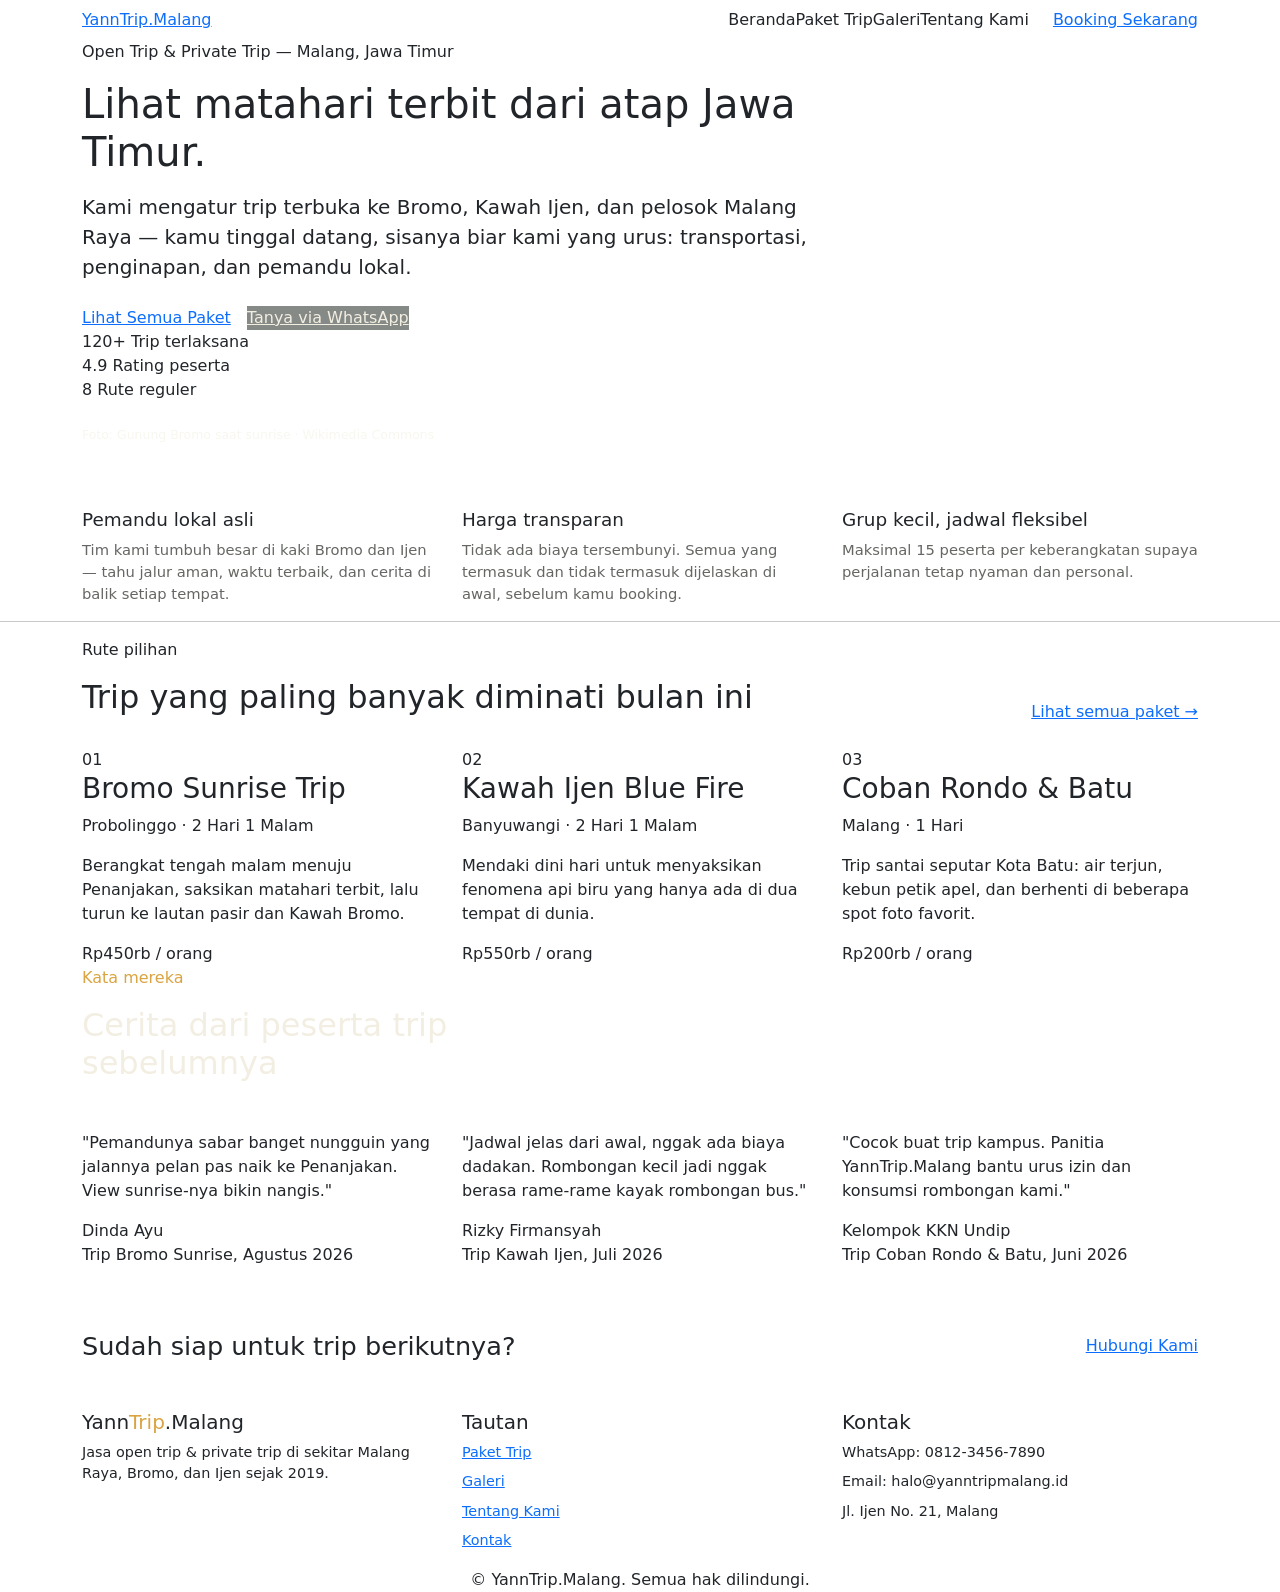
==== index.html @ 132f228f "html" ====
<!doctype html>
<html lang="id">
<head>
  <meta charset="UTF-8">
  <meta name="viewport" content="width=device-width, initial-scale=1">
  <title>YannTrip.Malang — Jelajah Bromo, Ijen &amp; Sekitar Malang</title>
  <meta name="description" content="YannTrip.Malang menyediakan trip terbuka ke Bromo, Kawah Ijen, Coban Rondo, dan destinasi lain di sekitar Malang dengan pemandu berpengalaman.">
  <link rel="preconnect" href="https://fonts.googleapis.com">
  <link href="https://fonts.googleapis.com/css2?family=Fraunces:wght@500;600;700&family=Work+Sans:wght@400;500;600&display=swap" rel="stylesheet">
  <link href="https://cdnjs.cloudflare.com/ajax/libs/bootstrap/5.3.3/css/bootstrap.min.css" rel="stylesheet">
  <link href="css/style.css" rel="stylesheet">
</head>
<body>

  <!-- ===================== NAVBAR ===================== -->
  <nav class="navbar navbar-otm navbar-expand-lg">
    <div class="container container-sempit">
      <a class="brand" href="index.html">Yann<span>Trip</span>.Malang</a>
      <button class="navbar-toggler" type="button" data-bs-toggle="collapse" data-bs-target="#navMenu">
        <span class="navbar-toggler-icon"></span>
      </button>
      <div class="collapse navbar-collapse justify-content-end" id="navMenu">
        <div class="d-flex flex-lg-row flex-column align-items-lg-center mt-3 mt-lg-0">
          <a class="nav-link" href="index.html">Beranda</a>
          <a class="nav-link" href="paket.html">Paket Trip</a>
          <a class="nav-link" href="galeri.html">Galeri</a>
          <a class="nav-link" href="tentang.html">Tentang Kami</a>
          <a class="btn-otm ms-lg-4 mt-3 mt-lg-0 d-inline-block text-center" href="kontak.html">Booking Sekarang</a>
        </div>
      </div>
    </div>
  </nav>

  <!-- ===================== HERO ===================== -->
  <header class="hero hero-foto">
    <div class="container container-sempit" style="padding-bottom: 4rem;">
      <div class="row align-items-center">
        <div class="col-lg-8">
          <p class="baris-kecil">Open Trip &amp; Private Trip — Malang, Jawa Timur</p>
          <h1 class="kotak-judul">Lihat matahari terbit dari atap Jawa Timur.</h1>
          <div class="kotak-teks mt-3">
            <p class="lead mb-0">Kami mengatur trip terbuka ke Bromo, Kawah Ijen, dan pelosok Malang Raya — kamu tinggal datang, sisanya biar kami yang urus: transportasi, penginapan, dan pemandu lokal.</p>
          </div>
          <div class="mt-4 d-flex gap-3 flex-wrap">
            <a href="paket.html" class="btn-otm">Lihat Semua Paket</a>
            <a href="kontak.html" class="btn-otm-outline" style="color:#F3EEE2 !important; border-color: rgba(243,238,226,0.6); background: rgba(15,22,17,0.5);">Tanya via WhatsApp</a>
          </div>
          <div class="hero-stats">
            <div>
              <span class="angka">120+</span>
              <span class="label">Trip terlaksana</span>
            </div>
            <div>
              <span class="angka">4.9</span>
              <span class="label">Rating peserta</span>
            </div>
            <div>
              <span class="angka">8</span>
              <span class="label">Rute reguler</span>
            </div>
          </div>
        </div>
      </div>
      <p class="mt-4 mb-0" style="font-size:0.78rem; color: rgba(243,238,226,0.55);">Foto: Gunung Bromo saat sunrise &middot; Wikimedia Commons</p>
    </div>
  </header>

  <!-- ===================== KENAPA IKUT TRIP INI ===================== -->
  <section>
    <div class="container container-sempit">
      <div class="row g-4">
        <div class="col-md-4">
          <div class="kartu-nilai">
            <h3 style="font-size:1.15rem;">Pemandu lokal asli</h3>
            <p class="mt-2 mb-0" style="color: rgba(34,38,31,0.7); font-size:0.92rem;">Tim kami tumbuh besar di kaki Bromo dan Ijen — tahu jalur aman, waktu terbaik, dan cerita di balik setiap tempat.</p>
          </div>
        </div>
        <div class="col-md-4">
          <div class="kartu-nilai">
            <h3 style="font-size:1.15rem;">Harga transparan</h3>
            <p class="mt-2 mb-0" style="color: rgba(34,38,31,0.7); font-size:0.92rem;">Tidak ada biaya tersembunyi. Semua yang termasuk dan tidak termasuk dijelaskan di awal, sebelum kamu booking.</p>
          </div>
        </div>
        <div class="col-md-4">
          <div class="kartu-nilai">
            <h3 style="font-size:1.15rem;">Grup kecil, jadwal fleksibel</h3>
            <p class="mt-2 mb-0" style="color: rgba(34,38,31,0.7); font-size:0.92rem;">Maksimal 15 peserta per keberangkatan supaya perjalanan tetap nyaman dan personal.</p>
          </div>
        </div>
      </div>
    </div>
  </section>

  <hr class="garis-pembatas container-sempit">

  <!-- ===================== PREVIEW PAKET TRIP ===================== -->
  <section>
    <div class="container container-sempit">
      <div class="row align-items-end mb-4">
        <div class="col-lg-8">
          <p class="eyebrow">Rute pilihan</p>
          <h2 class="section-judul">Trip yang paling banyak diminati bulan ini</h2>
        </div>
        <div class="col-lg-4 text-lg-end mt-3 mt-lg-0">
          <a href="paket.html" class="btn-otm-outline">Lihat semua paket &rarr;</a>
        </div>
      </div>

      <div class="row g-4">
        <div class="col-md-4">
          <div class="kartu-trip">
            <span class="nomor">01</span>
            <h3>Bromo Sunrise Trip</h3>
            <p class="lokasi">Probolinggo &middot; 2 Hari 1 Malam</p>
            <p>Berangkat tengah malam menuju Penanjakan, saksikan matahari terbit, lalu turun ke lautan pasir dan Kawah Bromo.</p>
            <div class="harga-baris">
              <span class="harga">Rp450rb</span>
              <span class="satuan">/ orang</span>
            </div>
          </div>
        </div>
        <div class="col-md-4">
          <div class="kartu-trip">
            <span class="nomor">02</span>
            <h3>Kawah Ijen Blue Fire</h3>
            <p class="lokasi">Banyuwangi &middot; 2 Hari 1 Malam</p>
            <p>Mendaki dini hari untuk menyaksikan fenomena api biru yang hanya ada di dua tempat di dunia.</p>
            <div class="harga-baris">
              <span class="harga">Rp550rb</span>
              <span class="satuan">/ orang</span>
            </div>
          </div>
        </div>
        <div class="col-md-4">
          <div class="kartu-trip">
            <span class="nomor">03</span>
            <h3>Coban Rondo &amp; Batu</h3>
            <p class="lokasi">Malang &middot; 1 Hari</p>
            <p>Trip santai seputar Kota Batu: air terjun, kebun petik apel, dan berhenti di beberapa spot foto favorit.</p>
            <div class="harga-baris">
              <span class="harga">Rp200rb</span>
              <span class="satuan">/ orang</span>
            </div>
          </div>
        </div>
      </div>
    </div>
  </section>

  <!-- ===================== TESTIMONI ===================== -->
  <section class="blok-testimoni">
    <div class="container container-sempit">
      <p class="eyebrow" style="color:#D9A441;">Kata mereka</p>
      <h2 class="mb-5" style="color:#F3EEE2; max-width: 20ch;">Cerita dari peserta trip sebelumnya</h2>
      <div class="row g-4">
        <div class="col-md-4">
          <div class="kartu-testimoni">
            <p>"Pemandunya sabar banget nungguin yang jalannya pelan pas naik ke Penanjakan. View sunrise-nya bikin nangis."</p>
            <p class="nama mb-0">Dinda Ayu</p>
            <p class="asal">Trip Bromo Sunrise, Agustus 2026</p>
          </div>
        </div>
        <div class="col-md-4">
          <div class="kartu-testimoni">
            <p>"Jadwal jelas dari awal, nggak ada biaya dadakan. Rombongan kecil jadi nggak berasa rame-rame kayak rombongan bus."</p>
            <p class="nama mb-0">Rizky Firmansyah</p>
            <p class="asal">Trip Kawah Ijen, Juli 2026</p>
          </div>
        </div>
        <div class="col-md-4">
          <div class="kartu-testimoni">
            <p>"Cocok buat trip kampus. Panitia YannTrip.Malang bantu urus izin dan konsumsi rombongan kami."</p>
            <p class="nama mb-0">Kelompok KKN Undip</p>
            <p class="asal">Trip Coban Rondo &amp; Batu, Juni 2026</p>
          </div>
        </div>
      </div>
    </div>
  </section>

  <!-- ===================== CTA ===================== -->
  <section class="cta-strip py-5">
    <div class="container container-sempit d-flex flex-wrap justify-content-between align-items-center gap-3">
      <h2 class="mb-0" style="font-size:1.6rem;">Sudah siap untuk trip berikutnya?</h2>
      <a href="kontak.html" class="btn-otm">Hubungi Kami</a>
    </div>
  </section>

  <!-- ===================== FOOTER ===================== -->
  <footer>
    <div class="container container-sempit">
      <div class="row g-4">
        <div class="col-md-4">
          <h5>Yann<span style="color:#D9A441;">Trip</span>.Malang</h5>
          <p class="mt-2" style="font-size:0.9rem;">Jasa open trip &amp; private trip di sekitar Malang Raya, Bromo, dan Ijen sejak 2019.</p>
        </div>
        <div class="col-md-4">
          <h5>Tautan</h5>
          <ul class="list-unstyled mt-2" style="font-size:0.9rem;">
            <li class="mb-2"><a href="paket.html">Paket Trip</a></li>
            <li class="mb-2"><a href="galeri.html">Galeri</a></li>
            <li class="mb-2"><a href="tentang.html">Tentang Kami</a></li>
            <li class="mb-2"><a href="kontak.html">Kontak</a></li>
          </ul>
        </div>
        <div class="col-md-4">
          <h5>Kontak</h5>
          <ul class="list-unstyled mt-2" style="font-size:0.9rem;">
            <li class="mb-2">WhatsApp: 0812-3456-7890</li>
            <li class="mb-2">Email: halo@yanntripmalang.id</li>
            <li class="mb-2">Jl. Ijen No. 21, Malang</li>
          </ul>
        </div>
      </div>
      <div class="footer-bawah text-center">
        &copy; <span class="tahun-sekarang"></span> YannTrip.Malang. Semua hak dilindungi.
      </div>
    </div>
  </footer>

  <script src="https://cdnjs.cloudflare.com/ajax/libs/bootstrap/5.3.3/js/bootstrap.bundle.min.js"></script>
  <script src="js/script.js"></script>
</body>
</html>
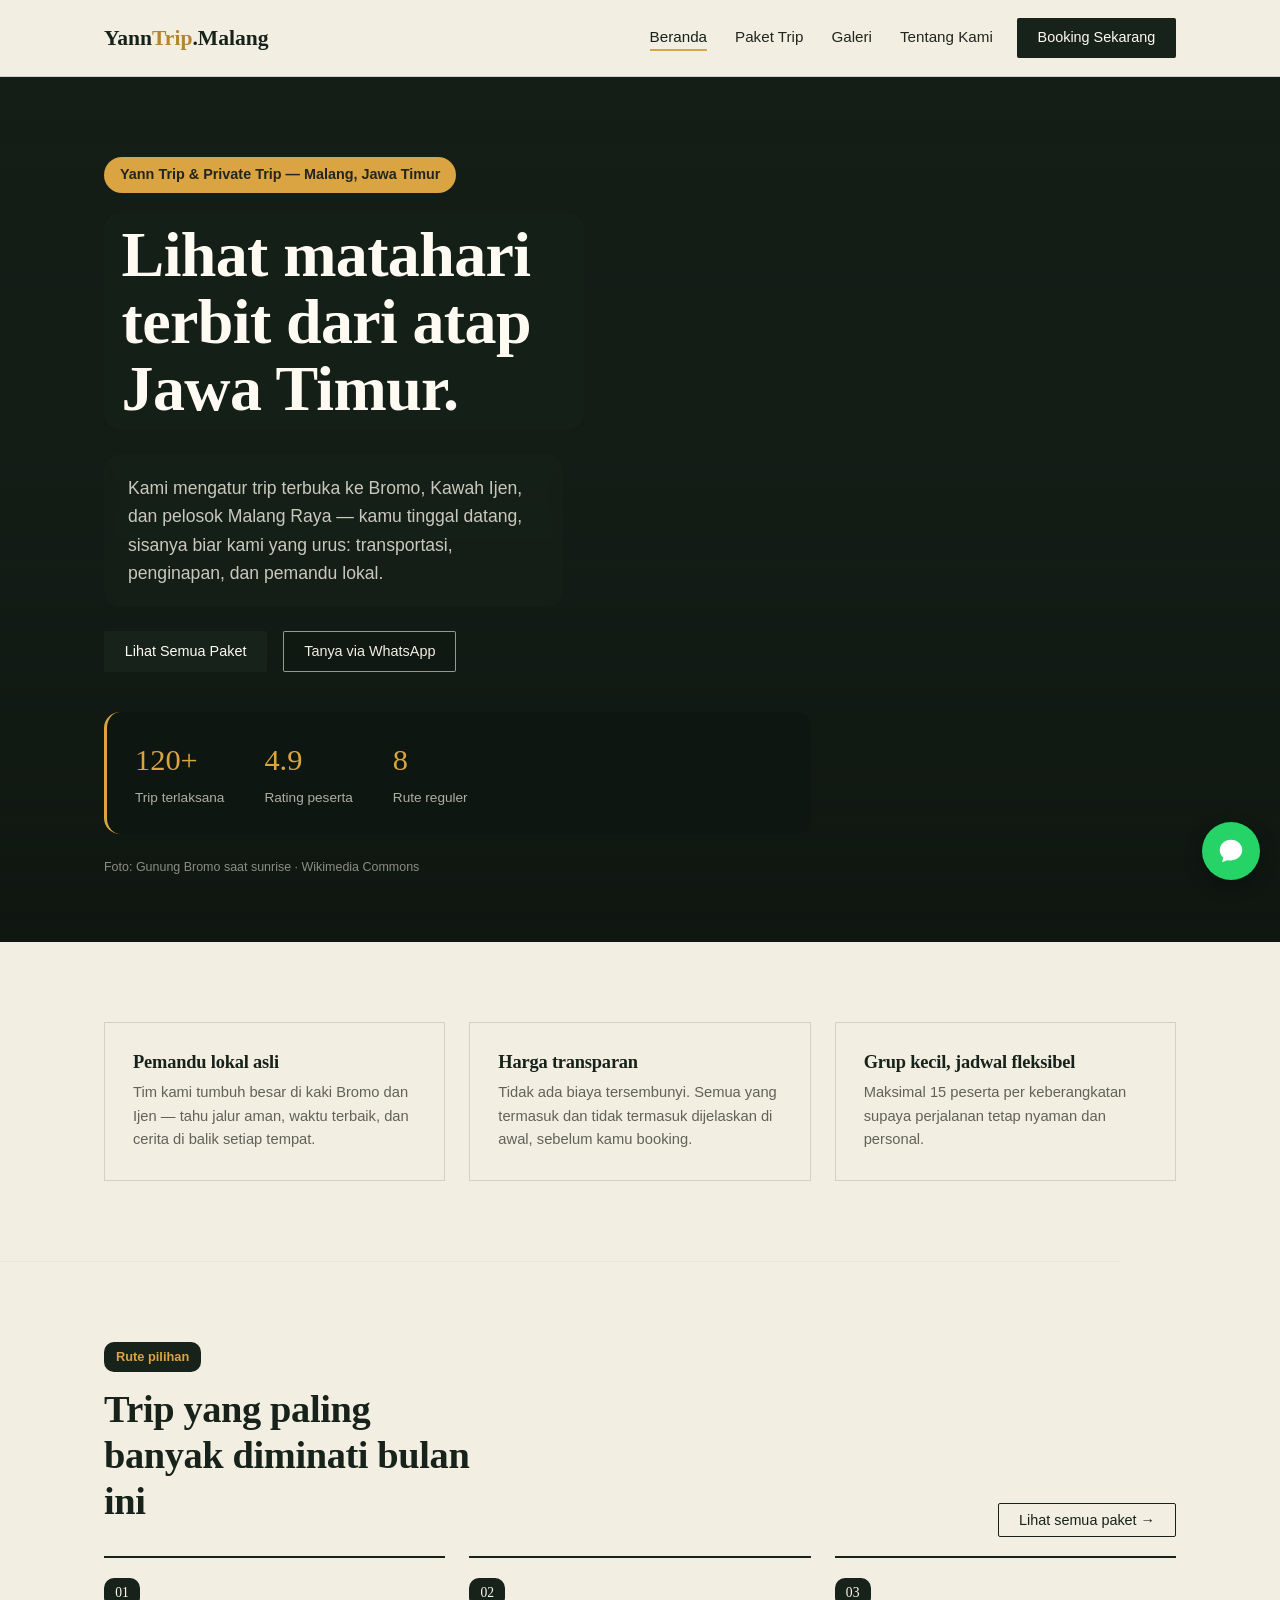
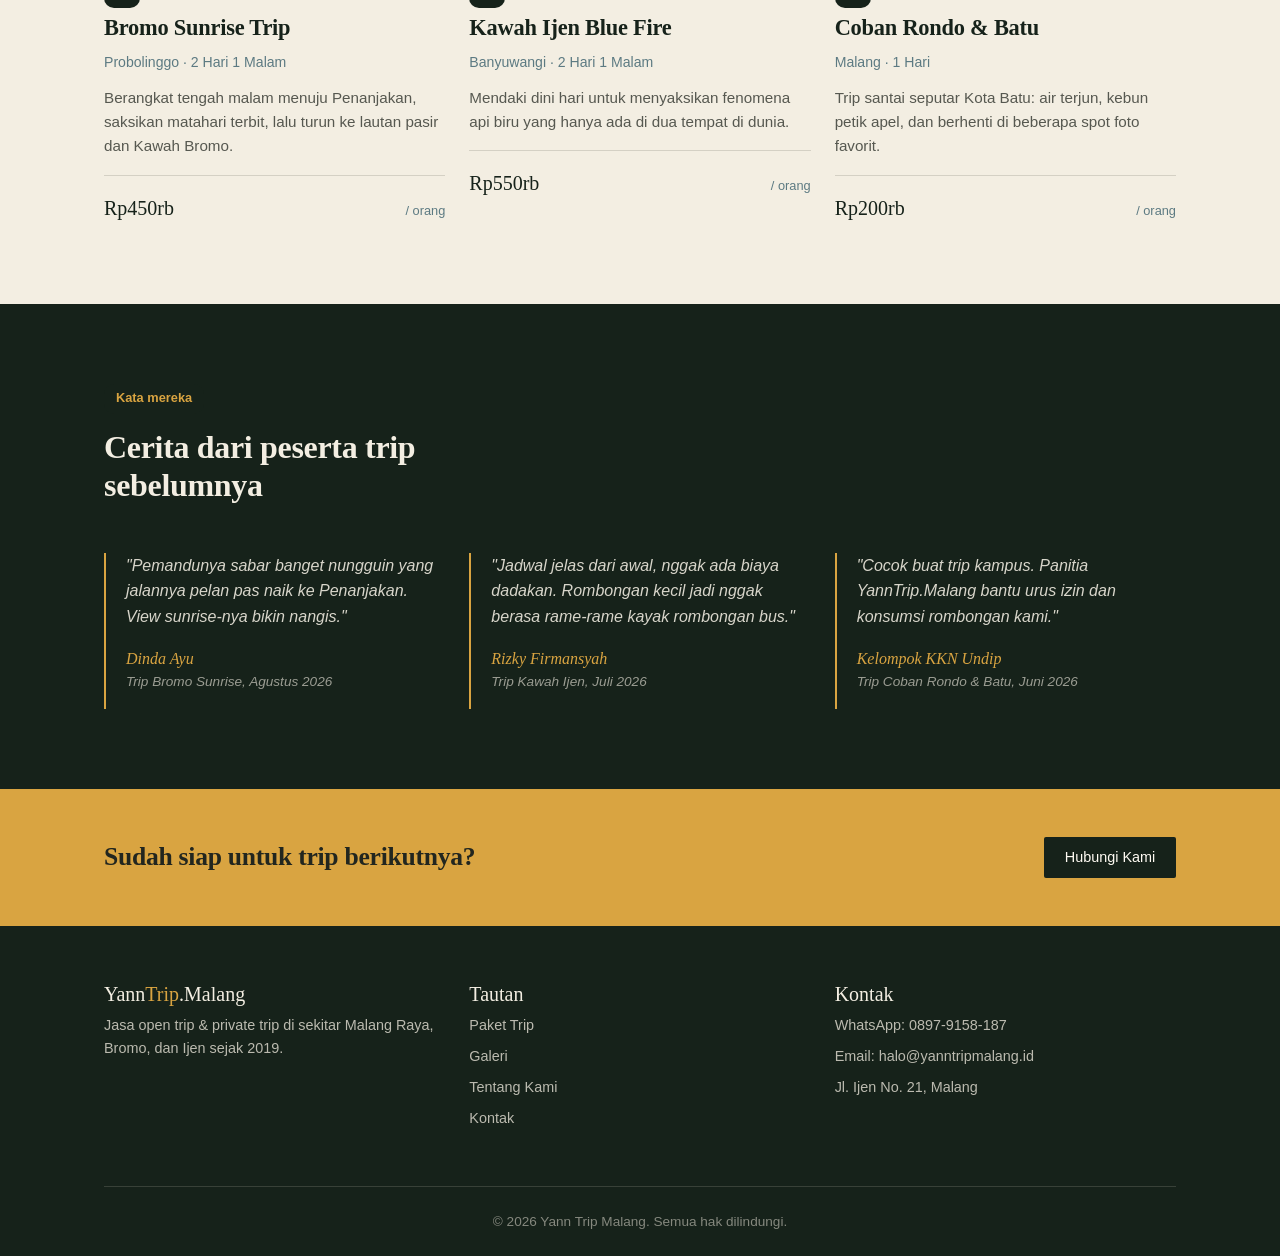
==== commit b74876f1: "html" ====
--- a/index.html
+++ b/index.html
@@ -3,8 +3,12 @@
 <head>
   <meta charset="UTF-8">
   <meta name="viewport" content="width=device-width, initial-scale=1">
-  <title>YannTrip.Malang — Jelajah Bromo, Ijen &amp; Sekitar Malang</title>
-  <meta name="description" content="YannTrip.Malang menyediakan trip terbuka ke Bromo, Kawah Ijen, Coban Rondo, dan destinasi lain di sekitar Malang dengan pemandu berpengalaman.">
+  <title>Yann Trip Malang — Jelajah Bromo, Ijen &amp; Sekitar Malang</title>
+  <meta name="description" content="Yann Trip Malang menyediakan trip terbuka ke Bromo, Kawah Ijen, Coban Rondo, dan destinasi lain di sekitar Malang dengan pemandu berpengalaman.">
+  <meta property="og:title" content="Yann Trip Malang — Jelajah Bromo, Ijen & Sekitar Malang">
+  <meta property="og:description" content="Trip terbuka ke Bromo, Kawah Ijen, dan pelosok Malang Raya. Harga transparan, pemandu lokal, grup kecil.">
+  <meta property="og:type" content="website">
+  <meta property="og:image" content="https://commons.wikimedia.org/wiki/Special:FilePath/Bromo%20sunrise%20May2014.jpg?width=1200">
   <link rel="preconnect" href="https://fonts.googleapis.com">
   <link href="https://fonts.googleapis.com/css2?family=Fraunces:wght@500;600;700&family=Work+Sans:wght@400;500;600&display=swap" rel="stylesheet">
   <link href="https://cdnjs.cloudflare.com/ajax/libs/bootstrap/5.3.3/css/bootstrap.min.css" rel="stylesheet">
@@ -36,14 +40,14 @@
     <div class="container container-sempit" style="padding-bottom: 4rem;">
       <div class="row align-items-center">
         <div class="col-lg-8">
-          <p class="baris-kecil">Open Trip &amp; Private Trip — Malang, Jawa Timur</p>
+          <p class="baris-kecil">Yann Trip &amp; Private Trip — Malang, Jawa Timur</p>
           <h1 class="kotak-judul">Lihat matahari terbit dari atap Jawa Timur.</h1>
           <div class="kotak-teks mt-3">
             <p class="lead mb-0">Kami mengatur trip terbuka ke Bromo, Kawah Ijen, dan pelosok Malang Raya — kamu tinggal datang, sisanya biar kami yang urus: transportasi, penginapan, dan pemandu lokal.</p>
           </div>
           <div class="mt-4 d-flex gap-3 flex-wrap">
             <a href="paket.html" class="btn-otm">Lihat Semua Paket</a>
-            <a href="kontak.html" class="btn-otm-outline" style="color:#F3EEE2 !important; border-color: rgba(243,238,226,0.6); background: rgba(15,22,17,0.5);">Tanya via WhatsApp</a>
+            <a href="https://wa.me/628979158187?text=Halo%20Yann%20Trip%20Malang%2C%20saya%20ingin%20tanya-tanya%20soal%20trip." target="_blank" rel="noopener" class="btn-otm-outline" style="color:#F3EEE2 !important; border-color: rgba(243,238,226,0.6); background: rgba(15,22,17,0.5);">Tanya via WhatsApp</a>
           </div>
           <div class="hero-stats">
             <div>
@@ -206,17 +210,21 @@
         <div class="col-md-4">
           <h5>Kontak</h5>
           <ul class="list-unstyled mt-2" style="font-size:0.9rem;">
-            <li class="mb-2">WhatsApp: 0812-3456-7890</li>
+            <li class="mb-2">WhatsApp: <a href="https://wa.me/628979158187" target="_blank" rel="noopener">0897-9158-187</a></li>
             <li class="mb-2">Email: halo@yanntripmalang.id</li>
             <li class="mb-2">Jl. Ijen No. 21, Malang</li>
           </ul>
         </div>
       </div>
       <div class="footer-bawah text-center">
-        &copy; <span class="tahun-sekarang"></span> YannTrip.Malang. Semua hak dilindungi.
+        &copy; <span class="tahun-sekarang"></span> Yann Trip Malang. Semua hak dilindungi.
       </div>
     </div>
   </footer>
+
+  <a href="https://wa.me/628979158187?text=Halo%20Yann%20Trip%20Malang%2C%20saya%20ingin%20tanya-tanya%20soal%20trip." class="wa-mengambang" target="_blank" rel="noopener" aria-label="Chat WhatsApp">
+    <svg viewBox="0 0 32 32" fill="white" xmlns="http://www.w3.org/2000/svg"><path d="M16 4C9.373 4 4 8.94 4 15c0 3.11 1.44 5.92 3.78 7.93L6.5 28l5.4-2.02A13.6 13.6 0 0 0 16 26c6.627 0 12-4.94 12-11S22.627 4 16 4z"/></svg>
+  </a>
 
   <script src="https://cdnjs.cloudflare.com/ajax/libs/bootstrap/5.3.3/js/bootstrap.bundle.min.js"></script>
   <script src="js/script.js"></script>
--- a/css/style.css
+++ b/css/style.css
@@ -0,0 +1,455 @@
+/* =========================================================
+   Open Trip Malang — Design Tokens
+   ========================================================= */
+:root{
+  --hutan-900: #16221A;
+  --hutan-800: #1F2E23;
+  --hutan-700: #2C4433;
+  --kertas: #F3EEE2;
+  --kertas-2: #EAE3D2;
+  --emas: #D9A441;
+  --emas-dim: #B4842E;
+  --kabut: #5C7A82;
+  --arang: #22261F;
+  --putih: #FFFBF3;
+
+  --font-judul: "Fraunces", Georgia, serif;
+  --font-teks: "Work Sans", -apple-system, Segoe UI, sans-serif;
+
+  --radius-kartu: 2px;
+  --radius-lembut: 10px;
+  --radius-hero: 16px;
+  --garis: 1px solid rgba(34,38,31,0.15);
+}
+
+*{box-sizing:border-box;}
+
+html{scroll-behavior:smooth;}
+
+body{
+  font-family: var(--font-teks);
+  color: var(--arang);
+  background: var(--kertas);
+  line-height: 1.6;
+}
+
+h1,h2,h3,h4,.font-judul{
+  font-family: var(--font-judul);
+  font-weight: 600;
+  color: var(--hutan-900);
+  letter-spacing: -0.01em;
+}
+
+a{ color: inherit; text-decoration: none; }
+
+.container-sempit{
+  max-width: 1120px;
+  margin: 0 auto;
+  padding-left: 1.5rem;
+  padding-right: 1.5rem;
+}
+
+/* ---------- Navbar ---------- */
+.navbar-otm{
+  background: var(--kertas);
+  border-bottom: var(--garis);
+  padding: 1.1rem 0;
+}
+.navbar-otm .brand{
+  font-family: var(--font-judul);
+  font-size: 1.35rem;
+  font-weight: 700;
+  color: var(--hutan-900);
+}
+.navbar-otm .brand span{ color: var(--emas-dim); }
+.navbar-otm .nav-link{
+  font-size: 0.95rem;
+  color: var(--arang);
+  margin-left: 1.75rem;
+  padding: 0;
+  border-bottom: 2px solid transparent;
+  transition: border-color .2s ease, color .2s ease;
+}
+.navbar-otm .nav-link:hover,
+.navbar-otm .nav-link.active{
+  color: var(--hutan-900);
+  border-bottom-color: var(--emas);
+}
+.btn-otm{
+  background: var(--hutan-900);
+  color: var(--putih) !important;
+  padding: 0.55rem 1.3rem;
+  border-radius: var(--radius-kartu);
+  font-size: 0.9rem;
+  border: none;
+  transition: background .2s ease;
+}
+.btn-otm:hover{ background: var(--emas-dim); color: var(--putih); }
+
+.btn-otm-outline{
+  border: 1px solid var(--hutan-900);
+  color: var(--hutan-900) !important;
+  padding: 0.5rem 1.25rem;
+  border-radius: var(--radius-kartu);
+  font-size: 0.9rem;
+  background: transparent;
+  transition: all .2s ease;
+}
+.btn-otm-outline:hover{ background: var(--hutan-900); color: var(--putih) !important; }
+
+/* ---------- Kotak/label solid di belakang teks (highlight) ---------- */
+.kotak-label{
+  display: inline-block;
+  background: var(--hutan-900);
+  color: var(--emas);
+  padding: 0.4rem 0.9rem;
+  font-size: 0.85rem;
+  font-weight: 600;
+  letter-spacing: 0.01em;
+  border-radius: var(--radius-kartu);
+}
+.kotak-label.terang{
+  background: var(--kertas);
+  color: var(--hutan-900);
+}
+.kotak-judul{
+  display: inline-block;
+  background: rgba(22,34,26,0.7);
+  backdrop-filter: blur(6px);
+  -webkit-backdrop-filter: blur(6px);
+  padding: 0.5rem 1.1rem;
+  border-radius: var(--radius-hero);
+  box-decoration-break: clone;
+  -webkit-box-decoration-break: clone;
+}
+.kotak-teks{
+  background: rgba(22,34,26,0.6);
+  backdrop-filter: blur(6px);
+  -webkit-backdrop-filter: blur(6px);
+  padding: 1.25rem 1.5rem;
+  border-radius: var(--radius-hero);
+  display: inline-block;
+}
+
+/* ---------- Hero ---------- */
+.hero{
+  background: var(--hutan-900);
+  color: var(--kertas);
+  position: relative;
+  overflow: hidden;
+  padding: 5rem 0 0 0;
+}
+.hero-foto{
+  background-image:
+    linear-gradient(to top, rgba(15,22,17,0.96) 0%, rgba(15,22,17,0.55) 45%, rgba(15,22,17,0.35) 100%),
+    url("https://commons.wikimedia.org/wiki/Special:FilePath/Bromo%20sunrise%20May2014.jpg?width=1600");
+  background-size: cover;
+  background-position: center 65%;
+  min-height: 78vh;
+  display: flex;
+  align-items: center;
+}
+@media (max-width: 767px){
+  .hero-foto{ min-height: auto; padding-top: 3rem; }
+}
+.hero .baris-kecil{
+  color: var(--arang);
+  background: var(--emas);
+  display: inline-block;
+  padding: 0.4rem 1rem;
+  border-radius: 999px;
+  font-family: var(--font-teks);
+  font-weight: 600;
+  font-size: 0.9rem;
+  margin-bottom: 1.25rem;
+}
+.hero h1{
+  color: var(--putih);
+  font-size: clamp(2.4rem, 5vw, 4rem);
+  line-height: 1.05;
+  max-width: 15ch;
+}
+.hero p.lead{
+  color: rgba(243,238,226,0.82);
+  max-width: 42ch;
+  font-size: 1.1rem;
+}
+.hero-stats{
+  display:flex;
+  gap: 2.5rem;
+  margin-top: 2.5rem;
+  padding: 1.5rem 1.75rem;
+  background: rgba(15,22,17,0.65);
+  backdrop-filter: blur(6px);
+  -webkit-backdrop-filter: blur(6px);
+  border-radius: var(--radius-hero);
+  border-left: 3px solid var(--emas);
+}
+.hero-stats .angka{
+  font-family: var(--font-judul);
+  font-size: 1.9rem;
+  color: var(--emas);
+  display:block;
+}
+.hero-stats .label{
+  font-size: 0.85rem;
+  color: rgba(243,238,226,0.7);
+}
+.hero-svg-wrap{ margin-top: 3rem; }
+.hero-svg-wrap svg{ display:block; width:100%; height:auto; }
+
+/* ---------- Section umum ---------- */
+section{ padding: 5rem 0; }
+.eyebrow{
+  display: inline-block;
+  background: var(--hutan-900);
+  color: var(--emas);
+  font-size: 0.8rem;
+  font-weight: 600;
+  padding: 0.3rem 0.75rem;
+  border-radius: var(--radius-lembut);
+  margin-bottom: 0.9rem;
+}
+.header-halaman .eyebrow{
+  background: var(--emas);
+  color: var(--arang);
+}
+.section-judul{
+  font-size: clamp(1.8rem, 3vw, 2.6rem);
+  max-width: 20ch;
+}
+.section-intro{
+  max-width: 60ch;
+  color: rgba(34,38,31,0.75);
+}
+
+.garis-pembatas{
+  border: none;
+  border-top: var(--garis);
+  margin: 0;
+}
+
+/* ---------- Kartu trip ---------- */
+.kartu-trip{
+  border-top: 2px solid var(--hutan-900);
+  padding-top: 1.25rem;
+  height: 100%;
+}
+.kartu-trip .nomor{
+  font-family: var(--font-judul);
+  color: var(--putih);
+  background: var(--hutan-900);
+  display: inline-block;
+  padding: 0.25rem 0.7rem;
+  border-radius: var(--radius-lembut);
+  font-size: 0.85rem;
+}
+.kartu-trip h3{
+  font-size: 1.4rem;
+  margin: 0.4rem 0 0.6rem 0;
+}
+.kartu-trip .lokasi{
+  color: var(--kabut);
+  font-size: 0.88rem;
+  margin-bottom: 0.75rem;
+}
+.kartu-trip p{
+  color: rgba(34,38,31,0.75);
+  font-size: 0.95rem;
+}
+.kartu-trip .harga-baris{
+  display:flex;
+  justify-content: space-between;
+  align-items: baseline;
+  margin-top: 1rem;
+  padding-top: 1rem;
+  border-top: var(--garis);
+}
+.kartu-trip .harga{
+  font-family: var(--font-judul);
+  font-size: 1.25rem;
+  color: var(--hutan-900);
+}
+.kartu-trip .satuan{ font-size: 0.8rem; color: var(--kabut); }
+
+/* ---------- Testimoni ---------- */
+.blok-testimoni{
+  background: var(--hutan-900);
+  color: var(--kertas);
+}
+.kartu-testimoni{
+  border-left: 2px solid var(--emas);
+  padding-left: 1.25rem;
+  height: 100%;
+}
+.kartu-testimoni p{ color: rgba(243,238,226,0.88); font-style: italic; }
+.kartu-testimoni .nama{ color: var(--emas); font-family: var(--font-judul); margin-top: 0.75rem; }
+.kartu-testimoni .asal{ color: rgba(243,238,226,0.6); font-size: 0.85rem; }
+
+/* ---------- CTA ---------- */
+.cta-strip{
+  background: var(--emas);
+  color: var(--arang);
+}
+.cta-strip h2{ color: var(--arang); }
+
+/* ---------- Footer ---------- */
+footer{
+  background: var(--hutan-900);
+  color: rgba(243,238,226,0.75);
+  padding: 3.5rem 0 1.5rem 0;
+}
+footer h5{ color: var(--kertas); font-family: var(--font-judul); }
+footer a:hover{ color: var(--emas); }
+footer .footer-bawah{
+  border-top: 1px solid rgba(243,238,226,0.15);
+  margin-top: 2.5rem;
+  padding-top: 1.5rem;
+  font-size: 0.85rem;
+  color: rgba(243,238,226,0.5);
+}
+
+/* ---------- Halaman dalam (about/kontak/galeri) ---------- */
+.header-halaman{
+  background: var(--hutan-900);
+  color: var(--kertas);
+  padding: 3.5rem 0;
+}
+.header-halaman .eyebrow{ color: var(--emas); }
+.header-halaman h1{ color: var(--putih); font-size: clamp(2rem, 4vw, 3rem); }
+
+.kartu-nilai{
+  border: var(--garis);
+  padding: 1.75rem;
+  height: 100%;
+}
+.kartu-nilai .ikon{ color: var(--emas-dim); margin-bottom: 0.75rem; }
+
+.galeri-item{
+  aspect-ratio: 4/3;
+  border-radius: var(--radius-kartu);
+  overflow: hidden;
+  position: relative;
+}
+.galeri-item svg{ width:100%; height:100%; display:block; }
+.galeri-item{ position:relative; background: var(--hutan-800); }
+.galeri-item .caption{
+  position:absolute; left:0.75rem; right:0.75rem; bottom:0.75rem;
+  background: rgba(15,22,17,0.88);
+  color: var(--kertas);
+  font-size: 0.85rem;
+  font-weight: 500;
+  padding: 0.65rem 0.9rem;
+  border-radius: var(--radius-kartu);
+  border-left: 3px solid var(--emas);
+  width: fit-content;
+}
+
+.kotak-kontak{
+  border: var(--garis);
+  padding: 2rem;
+}
+.form-control-otm{
+  background: var(--putih);
+  border: var(--garis);
+  border-radius: var(--radius-kartu);
+  padding: 0.65rem 0.9rem;
+  font-family: var(--font-teks);
+}
+.form-control-otm:focus{
+  outline: 2px solid var(--emas);
+  outline-offset: 1px;
+  border-color: var(--emas);
+  box-shadow: none;
+}
+label.label-otm{
+  font-size: 0.85rem;
+  color: var(--kabut);
+  margin-bottom: 0.35rem;
+  display:block;
+}
+
+/* ---------- Tombol WhatsApp mengambang ---------- */
+.wa-mengambang{
+  position: fixed;
+  right: 1.25rem;
+  bottom: 1.25rem;
+  width: 58px;
+  height: 58px;
+  border-radius: 50%;
+  background: #25D366;
+  display: flex;
+  align-items: center;
+  justify-content: center;
+  box-shadow: 0 6px 18px rgba(0,0,0,0.28);
+  z-index: 999;
+  transition: transform .2s ease;
+}
+.wa-mengambang:hover{ transform: scale(1.08); }
+.wa-mengambang svg{ width: 30px; height: 30px; }
+
+/* ---------- FAQ ---------- */
+.faq-item{
+  border-bottom: var(--garis);
+  padding: 1.1rem 0;
+}
+.faq-item summary{
+  cursor: pointer;
+  font-family: var(--font-judul);
+  font-size: 1.05rem;
+  color: var(--hutan-900);
+  list-style: none;
+  display: flex;
+  justify-content: space-between;
+  align-items: center;
+}
+.faq-item summary::-webkit-details-marker{ display:none; }
+.faq-item summary::after{
+  content: "+";
+  font-size: 1.4rem;
+  color: var(--emas-dim);
+  margin-left: 1rem;
+}
+.faq-item[open] summary::after{ content: "\2212"; }
+.faq-item p{
+  margin-top: 0.75rem;
+  color: rgba(34,38,31,0.75);
+  font-size: 0.95rem;
+}
+
+/* ---------- Jadwal keberangkatan ---------- */
+.tabel-jadwal{
+  width: 100%;
+  border-collapse: collapse;
+  font-size: 0.92rem;
+}
+.tabel-jadwal th{
+  text-align: left;
+  font-family: var(--font-judul);
+  color: var(--hutan-900);
+  padding: 0.75rem 1rem;
+  border-bottom: 2px solid var(--hutan-900);
+}
+.tabel-jadwal td{
+  padding: 0.85rem 1rem;
+  border-bottom: var(--garis);
+}
+.status-kuota{
+  display: inline-block;
+  padding: 0.2rem 0.65rem;
+  border-radius: var(--radius-lembut);
+  font-size: 0.8rem;
+  font-weight: 600;
+}
+.status-kuota.tersedia{ background: rgba(44,68,51,0.15); color: var(--hutan-700); }
+.status-kuota.terbatas{ background: rgba(217,164,65,0.2); color: var(--emas-dim); }
+.status-kuota.penuh{ background: rgba(34,38,31,0.1); color: var(--kabut); }
+a:focus-visible, button:focus-visible, .nav-link:focus-visible{
+  outline: 2px solid var(--emas);
+  outline-offset: 2px;
+}
+
+@media (max-width: 767px){
+  .hero-stats{ gap: 1.5rem; flex-wrap: wrap; }
+  section{ padding: 3.25rem 0; }
+}
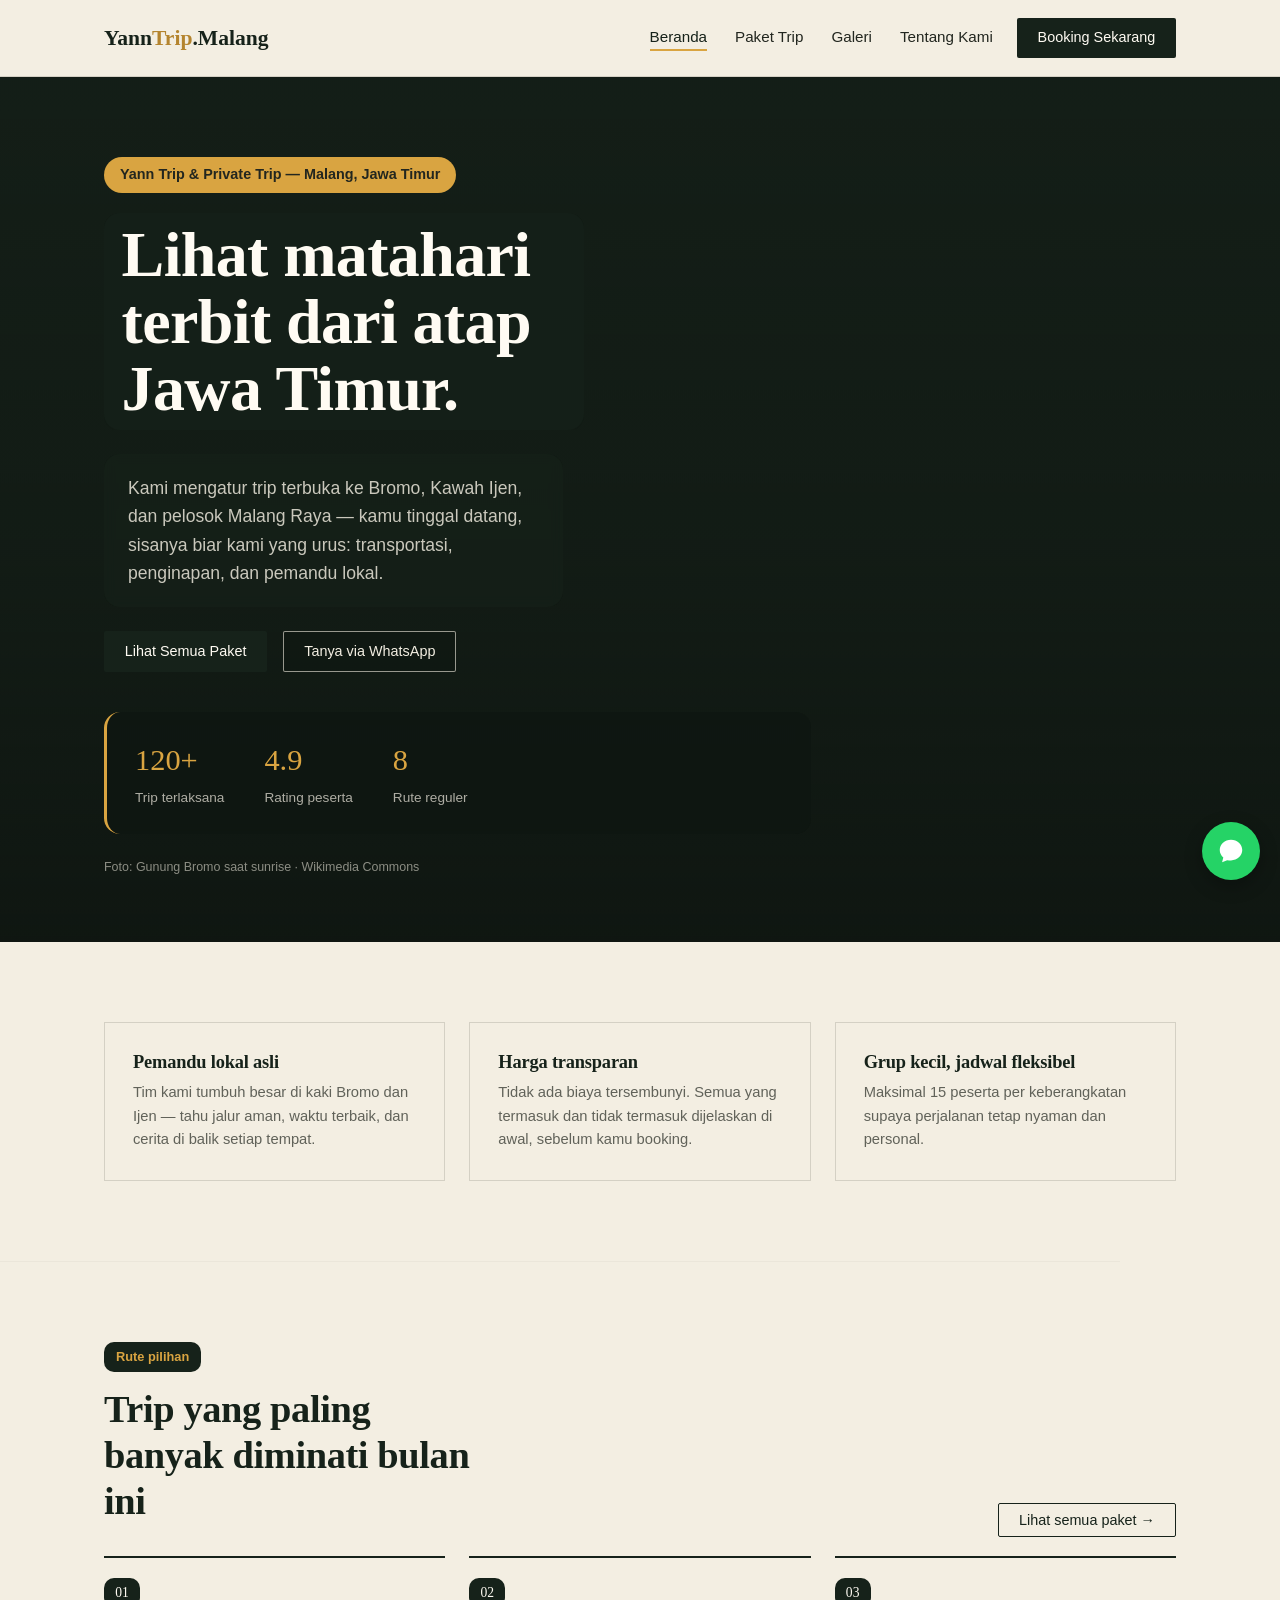
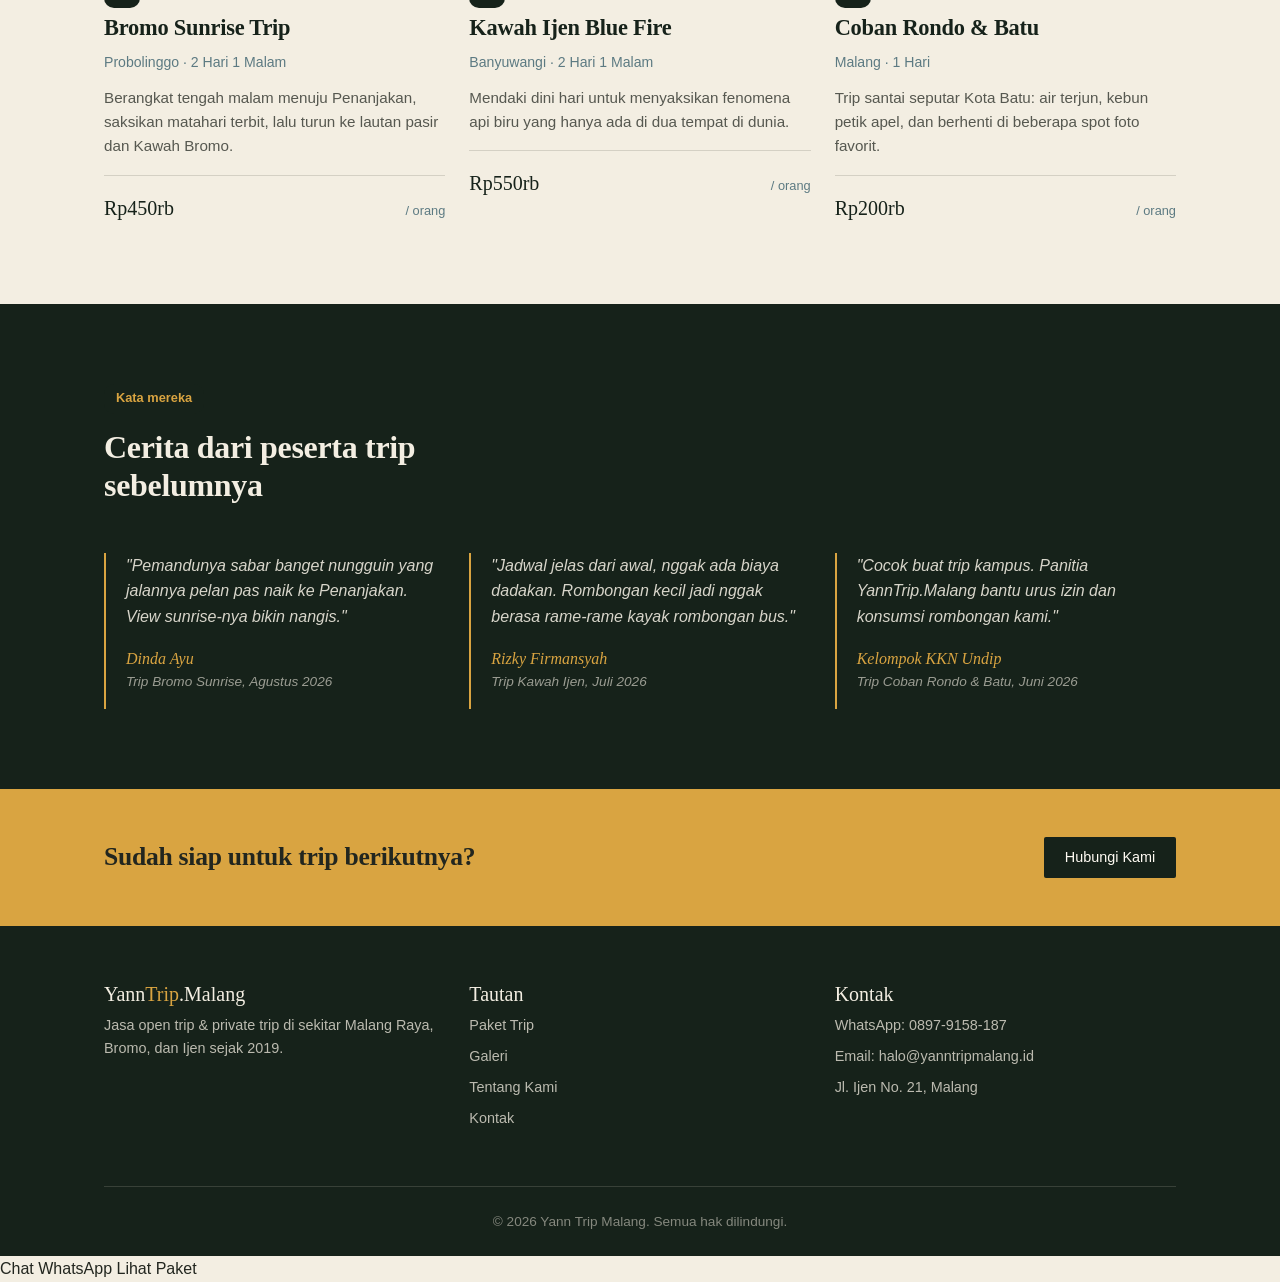
==== commit d8d444eb: "html" ====
--- a/index.html
+++ b/index.html
@@ -110,7 +110,7 @@
         </div>
       </div>
 
-      <div class="row g-4">
+      <div class="row g-4 geser-aktif-hp">
         <div class="col-md-4">
           <div class="kartu-trip">
             <span class="nomor">01</span>
@@ -221,6 +221,14 @@
       </div>
     </div>
   </footer>
+  <div class="bar-aksi-hp">
+    <div class="row-aksi">
+      <a href="https://wa.me/628979158187?text=Halo%20Yann%20Trip%20Malang%2C%20saya%20ingin%20tanya-tanya%20soal%20trip." class="aksi-wa" target="_blank" rel="noopener">Chat WhatsApp</a>
+      <a href="paket.html" class="aksi-paket">Lihat Paket</a>
+    </div>
+  </div>
+
+
 
   <a href="https://wa.me/628979158187?text=Halo%20Yann%20Trip%20Malang%2C%20saya%20ingin%20tanya-tanya%20soal%20trip." class="wa-mengambang" target="_blank" rel="noopener" aria-label="Chat WhatsApp">
     <svg viewBox="0 0 32 32" fill="white" xmlns="http://www.w3.org/2000/svg"><path d="M16 4C9.373 4 4 8.94 4 15c0 3.11 1.44 5.92 3.78 7.93L6.5 28l5.4-2.02A13.6 13.6 0 0 0 16 26c6.627 0 12-4.94 12-11S22.627 4 16 4z"/></svg>
--- a/css/style.css
+++ b/css/style.css
@@ -453,3 +453,5 @@
   .hero-stats{ gap: 1.5rem; flex-wrap: wrap; }
   section{ padding: 3.25rem 0; }
 }
+
+
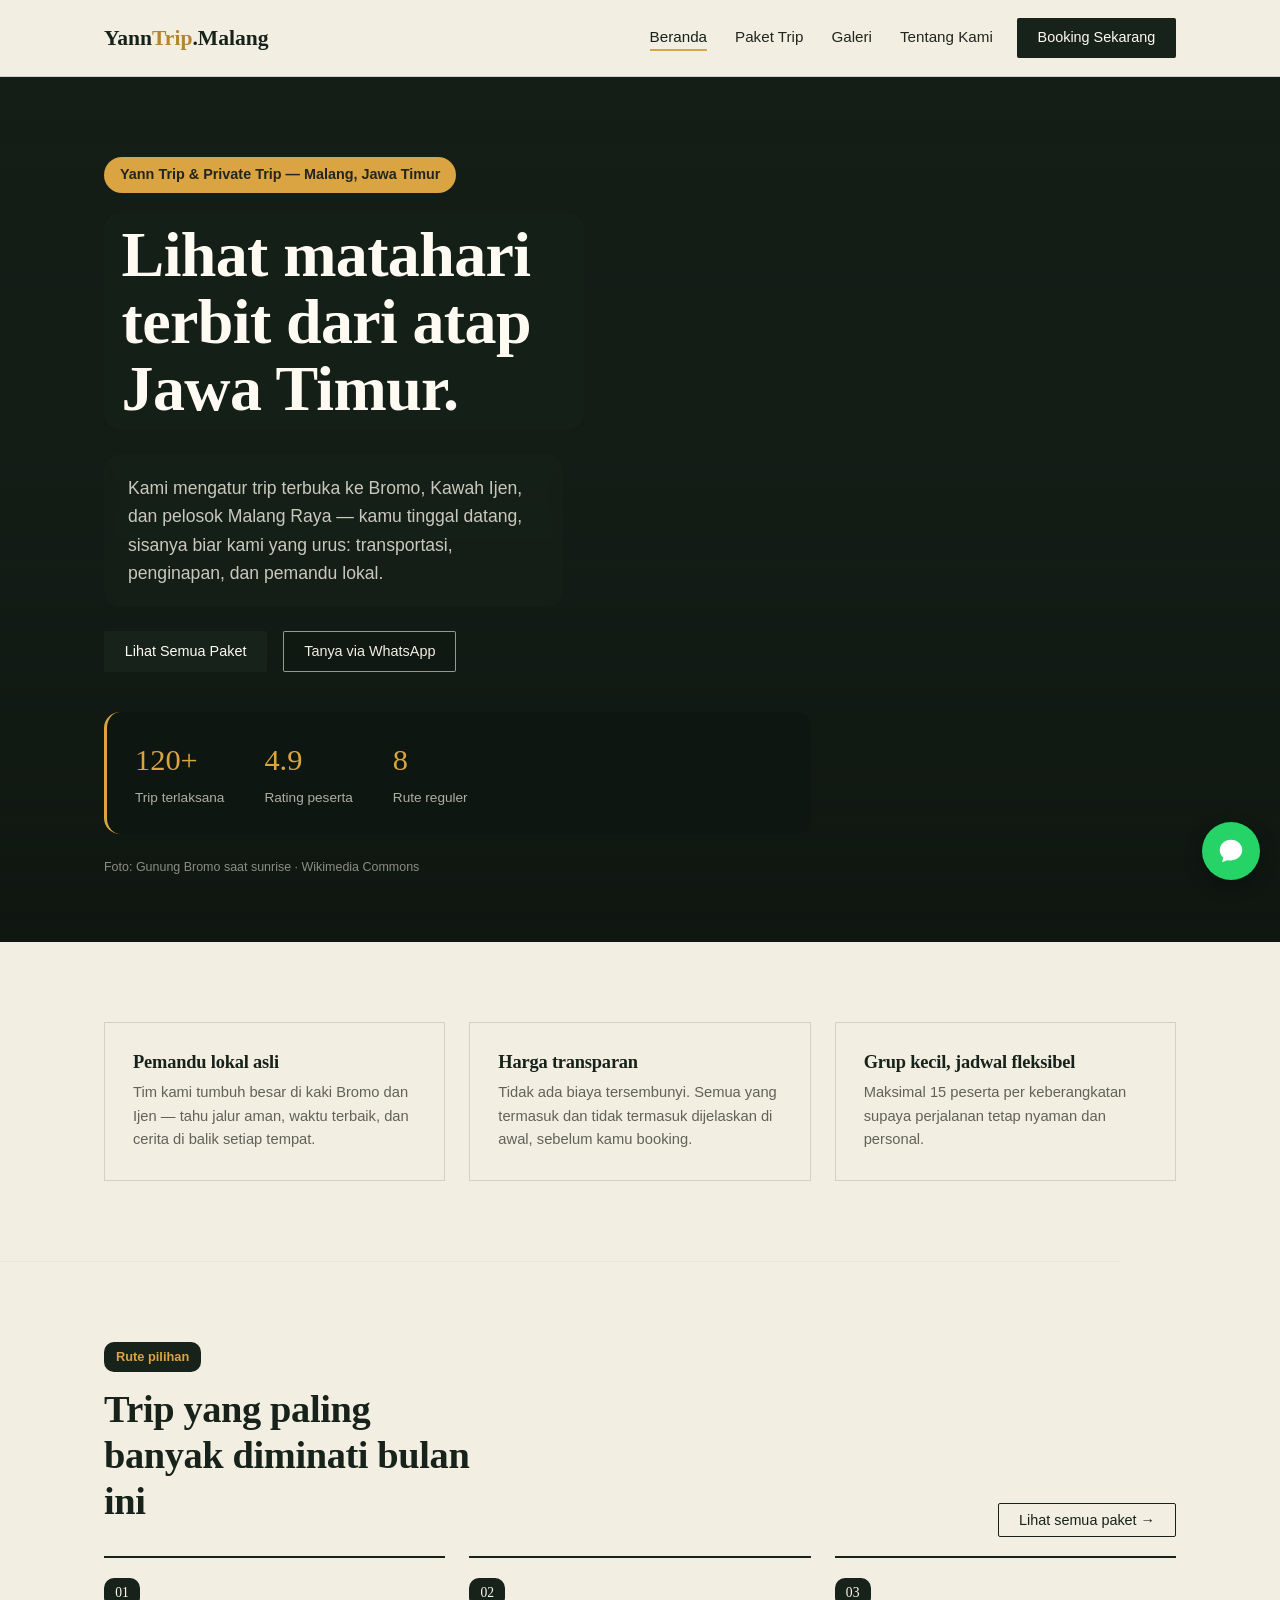
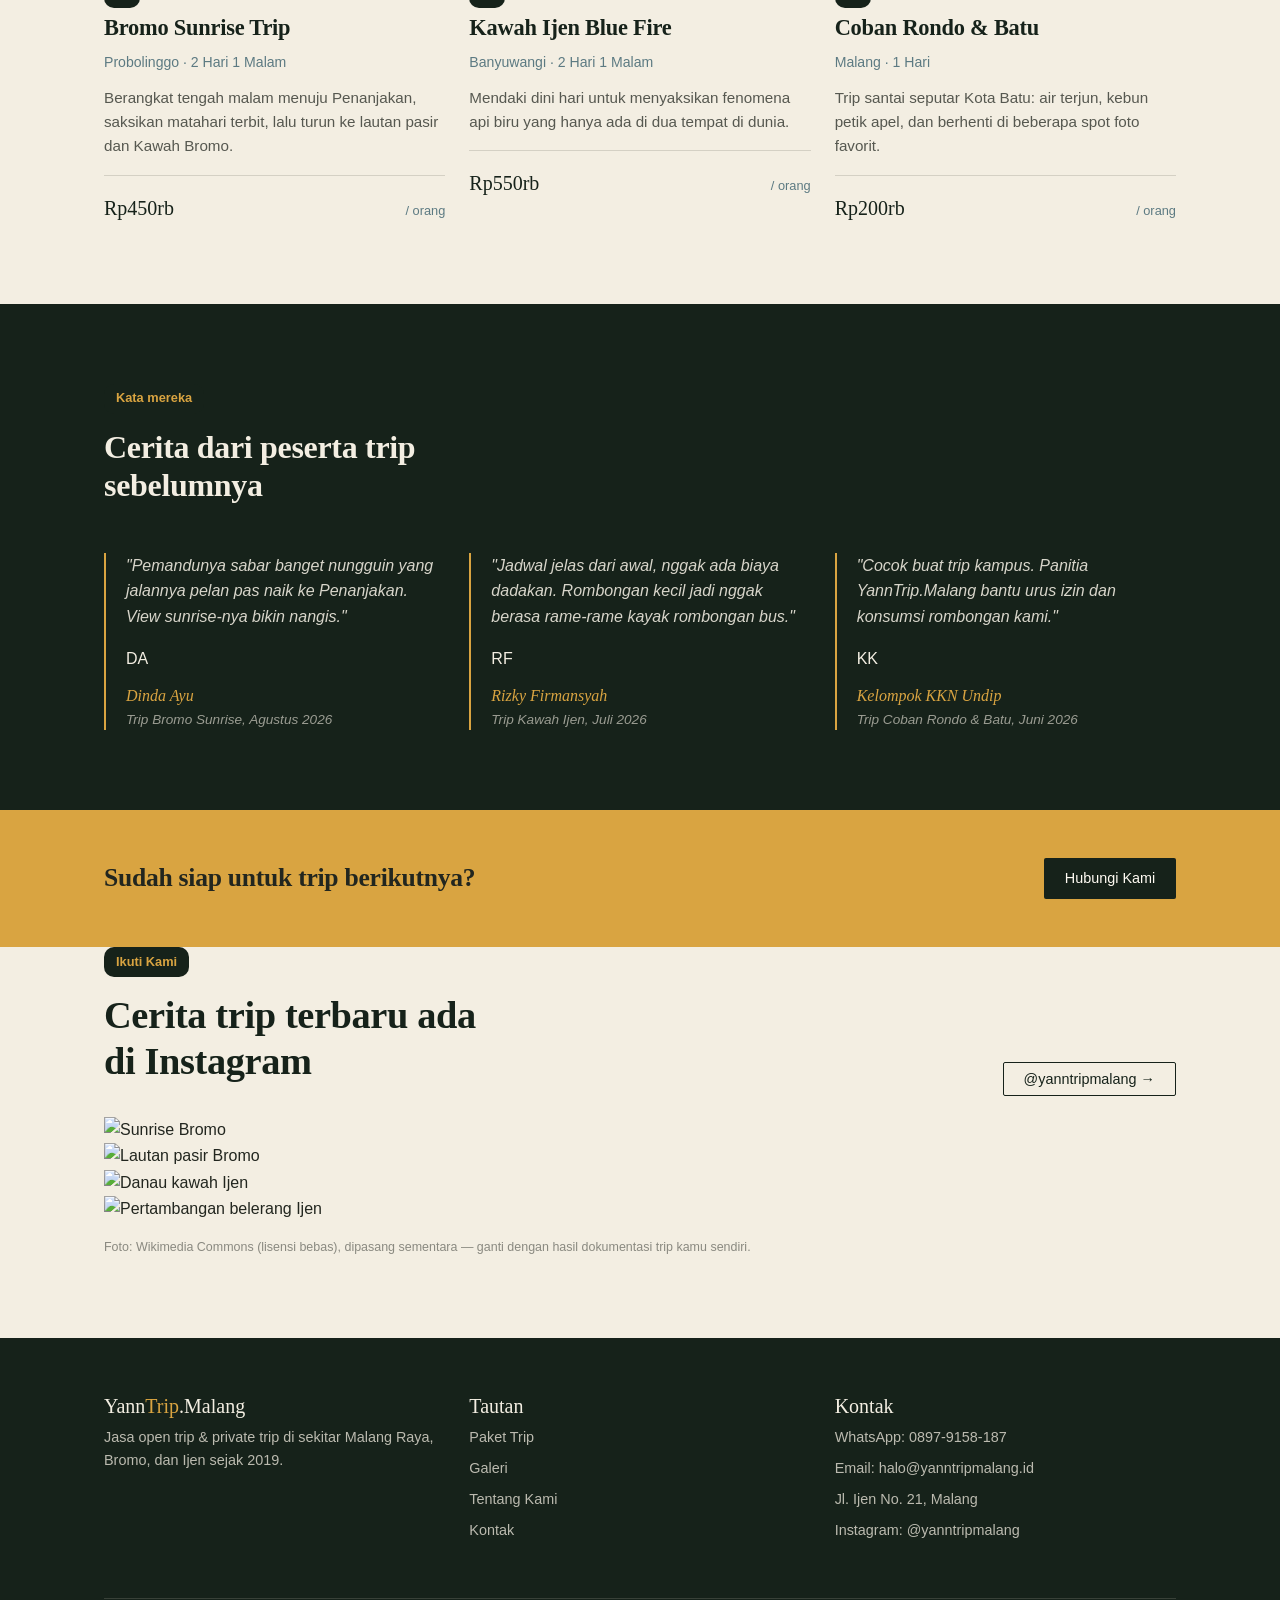
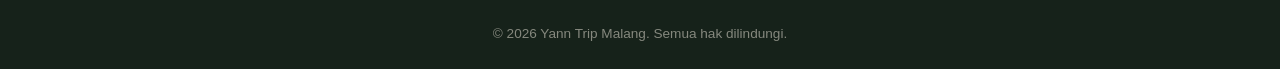
==== commit 3d33c767: "html" ====
--- a/index.html
+++ b/index.html
@@ -160,22 +160,37 @@
         <div class="col-md-4">
           <div class="kartu-testimoni">
             <p>"Pemandunya sabar banget nungguin yang jalannya pelan pas naik ke Penanjakan. View sunrise-nya bikin nangis."</p>
-            <p class="nama mb-0">Dinda Ayu</p>
-            <p class="asal">Trip Bromo Sunrise, Agustus 2026</p>
+            <div class="baris-nama">
+              <div class="avatar-inisial">DA</div>
+              <div>
+                <p class="nama mb-0">Dinda Ayu</p>
+                <p class="asal mb-0">Trip Bromo Sunrise, Agustus 2026</p>
+              </div>
+            </div>
           </div>
         </div>
         <div class="col-md-4">
           <div class="kartu-testimoni">
             <p>"Jadwal jelas dari awal, nggak ada biaya dadakan. Rombongan kecil jadi nggak berasa rame-rame kayak rombongan bus."</p>
-            <p class="nama mb-0">Rizky Firmansyah</p>
-            <p class="asal">Trip Kawah Ijen, Juli 2026</p>
+            <div class="baris-nama">
+              <div class="avatar-inisial">RF</div>
+              <div>
+                <p class="nama mb-0">Rizky Firmansyah</p>
+                <p class="asal mb-0">Trip Kawah Ijen, Juli 2026</p>
+              </div>
+            </div>
           </div>
         </div>
         <div class="col-md-4">
           <div class="kartu-testimoni">
             <p>"Cocok buat trip kampus. Panitia YannTrip.Malang bantu urus izin dan konsumsi rombongan kami."</p>
-            <p class="nama mb-0">Kelompok KKN Undip</p>
-            <p class="asal">Trip Coban Rondo &amp; Batu, Juni 2026</p>
+            <div class="baris-nama">
+              <div class="avatar-inisial">KK</div>
+              <div>
+                <p class="nama mb-0">Kelompok KKN Undip</p>
+                <p class="asal mb-0">Trip Coban Rondo &amp; Batu, Juni 2026</p>
+              </div>
+            </div>
           </div>
         </div>
       </div>
@@ -187,6 +202,28 @@
     <div class="container container-sempit d-flex flex-wrap justify-content-between align-items-center gap-3">
       <h2 class="mb-0" style="font-size:1.6rem;">Sudah siap untuk trip berikutnya?</h2>
       <a href="kontak.html" class="btn-otm">Hubungi Kami</a>
+    </div>
+  </section>
+
+  <!-- ===================== INSTAGRAM ===================== -->
+  <section class="pt-0">
+    <div class="container container-sempit">
+      <div class="row align-items-end mb-4">
+        <div class="col-lg-8">
+          <p class="eyebrow">Ikuti Kami</p>
+          <h2 class="section-judul">Cerita trip terbaru ada di Instagram</h2>
+        </div>
+        <div class="col-lg-4 text-lg-end mt-3 mt-lg-0">
+          <a href="https://instagram.com/yanntripmalang" target="_blank" rel="noopener" class="btn-otm-outline">@yanntripmalang &rarr;</a>
+        </div>
+      </div>
+      <div class="grid-instagram">
+        <div class="ig-item"><img src="https://commons.wikimedia.org/wiki/Special:FilePath/Bromo%20sunrise%20May2014.jpg?width=400" alt="Sunrise Bromo" loading="lazy"></div>
+        <div class="ig-item"><img src="https://commons.wikimedia.org/wiki/Special:FilePath/Bromo%20Tengger%20Semeru%20National%20Park%20Java%20489.jpg?width=400" alt="Lautan pasir Bromo" loading="lazy"></div>
+        <div class="ig-item"><img src="https://commons.wikimedia.org/wiki/Special:FilePath/Danau%20Belerang%20Ijen.jpg?width=400" alt="Danau kawah Ijen" loading="lazy"></div>
+        <div class="ig-item"><img src="https://commons.wikimedia.org/wiki/Special:FilePath/Kawah-Ijen%20Indonesia%20The-sulfur-mine-at-the-floor-of-the-crater-01.jpg?width=400" alt="Pertambangan belerang Ijen" loading="lazy"></div>
+      </div>
+      <p class="mt-3 mb-0" style="font-size:0.78rem; color: rgba(34,38,31,0.5);">Foto: Wikimedia Commons (lisensi bebas), dipasang sementara — ganti dengan hasil dokumentasi trip kamu sendiri.</p>
     </div>
   </section>
 
@@ -213,6 +250,7 @@
             <li class="mb-2">WhatsApp: <a href="https://wa.me/628979158187" target="_blank" rel="noopener">0897-9158-187</a></li>
             <li class="mb-2">Email: halo@yanntripmalang.id</li>
             <li class="mb-2">Jl. Ijen No. 21, Malang</li>
+            <li class="mb-2">Instagram: <a href="https://instagram.com/yanntripmalang" target="_blank" rel="noopener">@yanntripmalang</a></li>
           </ul>
         </div>
       </div>
--- a/css/style.css
+++ b/css/style.css
@@ -369,7 +369,92 @@
   display:block;
 }
 
-/* ---------- Tombol WhatsApp mengambang ---------- */
+/* ---------- Bar aksi mengambang khusus HP ---------- */
+.bar-aksi-hp{
+  display: none;
+  position: fixed;
+  left: 0; right: 0; bottom: 0;
+  z-index: 998;
+  background: var(--kertas);
+  border-top: 1px solid rgba(34,38,31,0.15);
+  box-shadow: 0 -4px 16px rgba(0,0,0,0.12);
+  padding: 0.6rem 0.9rem;
+  padding-bottom: calc(0.6rem + env(safe-area-inset-bottom, 0px));
+}
+.bar-aksi-hp .row-aksi{
+  display: flex;
+  gap: 0.6rem;
+}
+.bar-aksi-hp a{
+  flex: 1;
+  text-align: center;
+  padding: 0.7rem 0.5rem;
+  border-radius: var(--radius-lembut);
+  font-size: 0.88rem;
+  font-weight: 600;
+}
+.bar-aksi-hp .aksi-wa{
+  background: #25D366;
+  color: #fff !important;
+}
+.bar-aksi-hp .aksi-paket{
+  background: var(--hutan-900);
+  color: var(--putih) !important;
+}
+
+/* ---------- Kartu geser (horizontal scroll snap) di HP ---------- */
+.geser-hp{
+  display: flex;
+  gap: 1rem;
+  overflow-x: auto;
+  scroll-snap-type: x mandatory;
+  -webkit-overflow-scrolling: touch;
+  padding-bottom: 0.5rem;
+  scrollbar-width: none;
+}
+.geser-hp::-webkit-scrollbar{ display:none; }
+.geser-hp .item-geser{
+  scroll-snap-align: start;
+  flex: 0 0 82%;
+}
+
+/* ---------- Tabel jadwal jadi kartu di HP ---------- */
+@media (max-width: 640px){
+  .tabel-jadwal thead{ display:none; }
+  .tabel-jadwal, .tabel-jadwal tbody, .tabel-jadwal tr, .tabel-jadwal td{
+    display: block;
+    width: 100%;
+  }
+  .tabel-jadwal tr{
+    border: var(--garis);
+    border-radius: var(--radius-lembut);
+    padding: 0.9rem 1rem;
+    margin-bottom: 0.9rem;
+  }
+  .tabel-jadwal td{
+    border-bottom: none;
+    padding: 0.3rem 0;
+    display: flex;
+    justify-content: space-between;
+    align-items: center;
+    font-size: 0.9rem;
+  }
+  .tabel-jadwal td:first-child{
+    font-family: var(--font-judul);
+    font-size: 1.05rem;
+    color: var(--hutan-900);
+    display: block;
+    padding-bottom: 0.5rem;
+    margin-bottom: 0.4rem;
+    border-bottom: var(--garis);
+  }
+  .tabel-jadwal td::before{
+    content: attr(data-label);
+    color: var(--kabut);
+    font-size: 0.82rem;
+  }
+  .tabel-jadwal td:first-child::before{ content: none; }
+}
 .wa-mengambang{
   position: fixed;
   right: 1.25rem;
@@ -450,8 +535,70 @@
 }
 
 @media (max-width: 767px){
-  .hero-stats{ gap: 1.5rem; flex-wrap: wrap; }
-  section{ padding: 3.25rem 0; }
-}
-
-
+  /* Hero lebih ringkas & pas di layar HP */
+  .hero-foto{ min-height: auto; padding-top: 2.5rem; }
+  .hero{ padding-bottom: 1rem; }
+  .hero h1{ font-size: 2rem; max-width: 100%; }
+  .hero p.lead{ font-size: 1rem; max-width: 100%; }
+  .hero-stats{
+    gap: 1.25rem;
+    flex-wrap: wrap;
+    padding: 1.1rem 1.25rem;
+  }
+  .hero-stats .angka{ font-size: 1.5rem; }
+
+  /* Section lebih rapat di HP */
+  section{ padding: 3rem 0; }
+  .section-judul{ max-width: 100%; }
+
+  /* Navbar: menu lebih besar & mudah disentuh */
+  .navbar-otm .nav-link{
+    margin-left: 0;
+    padding: 0.85rem 0.25rem;
+    font-size: 1.05rem;
+    border-bottom: 1px solid rgba(34,38,31,0.1);
+  }
+  .navbar-otm .btn-otm{
+    width: 100%;
+    text-align: center;
+    padding: 0.85rem;
+  }
+
+  /* Tombol full-width supaya gampang disentuh */
+  .hero .btn-otm, .hero .btn-otm-outline{
+    width: 100%;
+    text-align: center;
+  }
+  .hero .d-flex.gap-3{ flex-direction: column; }
+
+  /* Bar aksi bawah muncul, tombol bulat WA disembunyikan biar tidak dobel */
+  .bar-aksi-hp{ display: block; }
+  .wa-mengambang{ display: none; }
+  body{ padding-bottom: 4.5rem; }
+
+  /* Kartu trip preview di beranda jadi geser horizontal */
+  .geser-aktif-hp{
+    display: flex !important;
+    flex-wrap: nowrap !important;
+    overflow-x: auto;
+    scroll-snap-type: x mandatory;
+    -webkit-overflow-scrolling: touch;
+    padding-bottom: 0.5rem;
+    scrollbar-width: none;
+    margin-left: -0.75rem;
+    margin-right: -0.75rem;
+    padding-left: 0.75rem;
+    padding-right: 0.75rem;
+  }
+  .geser-aktif-hp::-webkit-scrollbar{ display:none; }
+  .geser-aktif-hp > [class*="col-"]{
+    flex: 0 0 82%;
+    scroll-snap-align: start;
+  }
+
+  /* Galeri 2 kolom di HP biar lebih ringkas, bukan numpuk 1 kolom penuh */
+  .grid-galeri-hp > [class*="col-"]{
+    flex: 0 0 50%;
+    max-width: 50%;
+  }
+}
